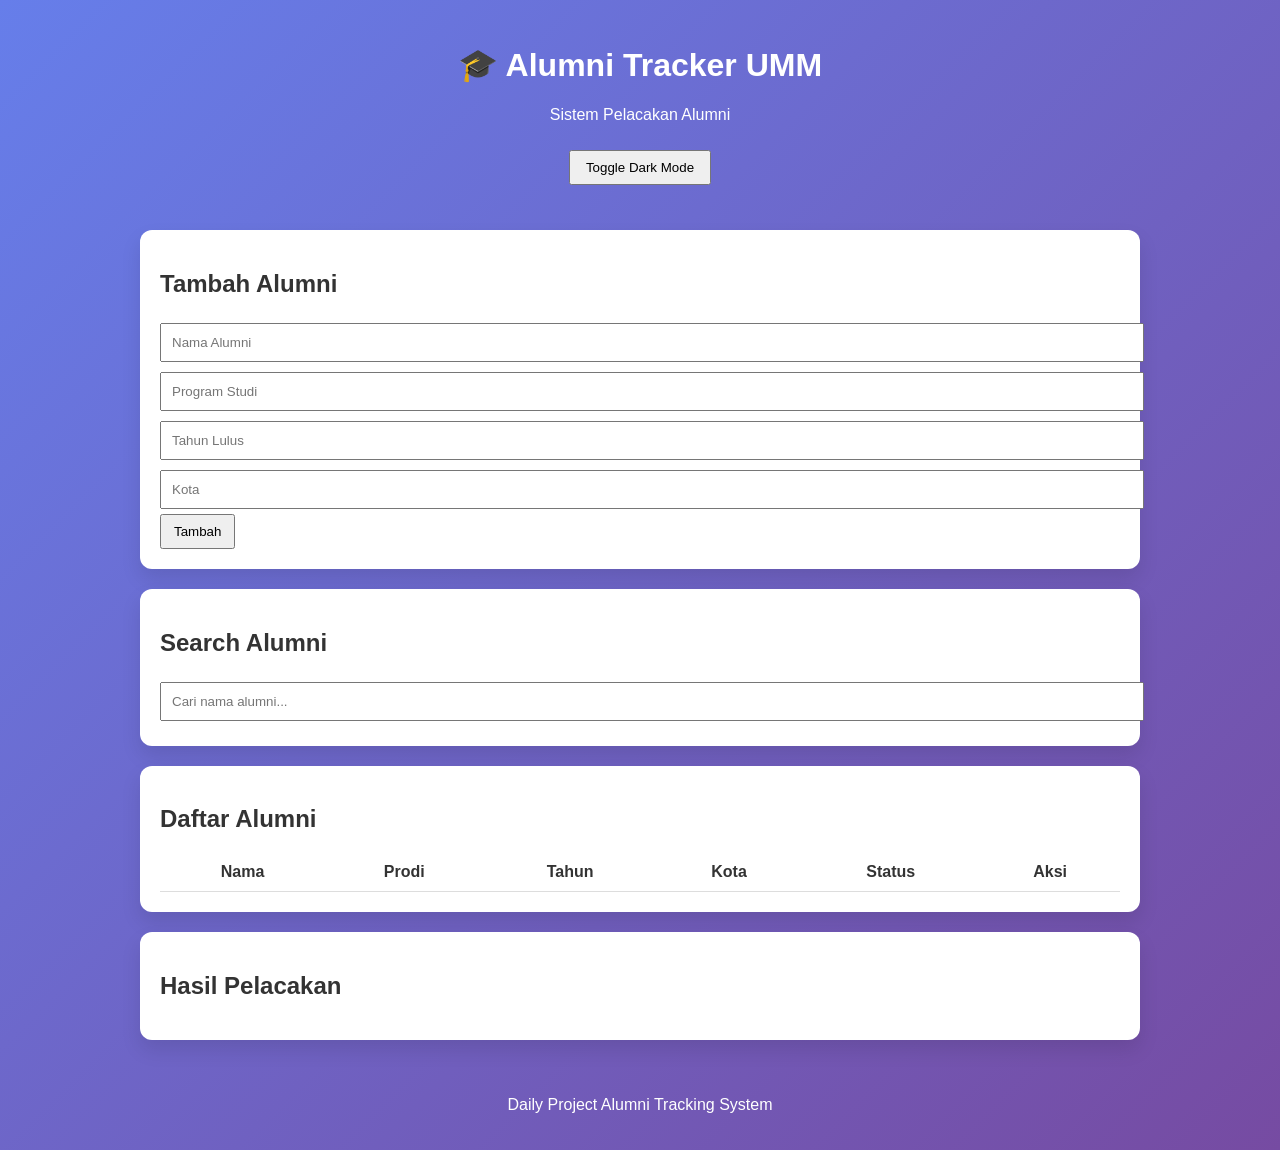
==== index.html @ 57703af0 "Upload project web alumni tracker" ====
<!DOCTYPE html>
<html lang="en">
<head>
<meta charset="UTF-8">
<meta name="viewport" content="width=device-width, initial-scale=1.0">
<title>Alumni Tracker Pro</title>
<link rel="stylesheet" href="style.css">
</head>
<body>

<header>
<h1>🎓 Alumni Tracker UMM</h1>
<p>Sistem Pelacakan Alumni</p>
<button onclick="toggleDarkMode()">Toggle Dark Mode</button>
</header>

<div class="container">

<section class="card">
<h2>Tambah Alumni</h2>

<form id="alumniForm">
<input type="text" id="nama" placeholder="Nama Alumni" required>
<input type="text" id="prodi" placeholder="Program Studi" required>
<input type="number" id="tahun" placeholder="Tahun Lulus" required>
<input type="text" id="kota" placeholder="Kota" required>
<button type="submit">Tambah</button>
</form>

</section>

<section class="card">

<h2>Search Alumni</h2>
<input type="text" id="search" placeholder="Cari nama alumni...">

</section>

<section class="card">

<h2>Daftar Alumni</h2>

<table id="alumniTable">
<thead>
<tr>
<th>Nama</th>
<th>Prodi</th>
<th>Tahun</th>
<th>Kota</th>
<th>Status</th>
<th>Aksi</th>
</tr>
</thead>
<tbody></tbody>
</table>

</section>

<section class="card">
<h2>Hasil Pelacakan</h2>
<div id="hasil"></div>
</section>

</div>

<footer>
<p>Daily Project Alumni Tracking System</p>
</footer>

<script src="script.js"></script>
</body>
</html>
---- style.css ----
body{
font-family: Arial, sans-serif;
margin:0;
background: linear-gradient(135deg,#667eea,#764ba2);
color:#333;
}

header{
text-align:center;
padding:25px;
color:white;
}

header button{
margin-top:10px;
padding:8px 15px;
cursor:pointer;
}

.container{
width:90%;
max-width:1000px;
margin:auto;
}

.card{
background:white;
padding:20px;
margin:20px 0;
border-radius:12px;
box-shadow:0 10px 20px rgba(0,0,0,0.1);
}

input{
padding:10px;
margin:5px 0;
width:100%;
}

button{
padding:8px 12px;
cursor:pointer;
}

table{
width:100%;
border-collapse:collapse;
}

th,td{
padding:10px;
border-bottom:1px solid #ddd;
text-align:center;
}

.dark{
background:#111;
color:white;
}

.dark .card{
background:#222;
}

footer{
text-align:center;
color:white;
padding:20px;
}
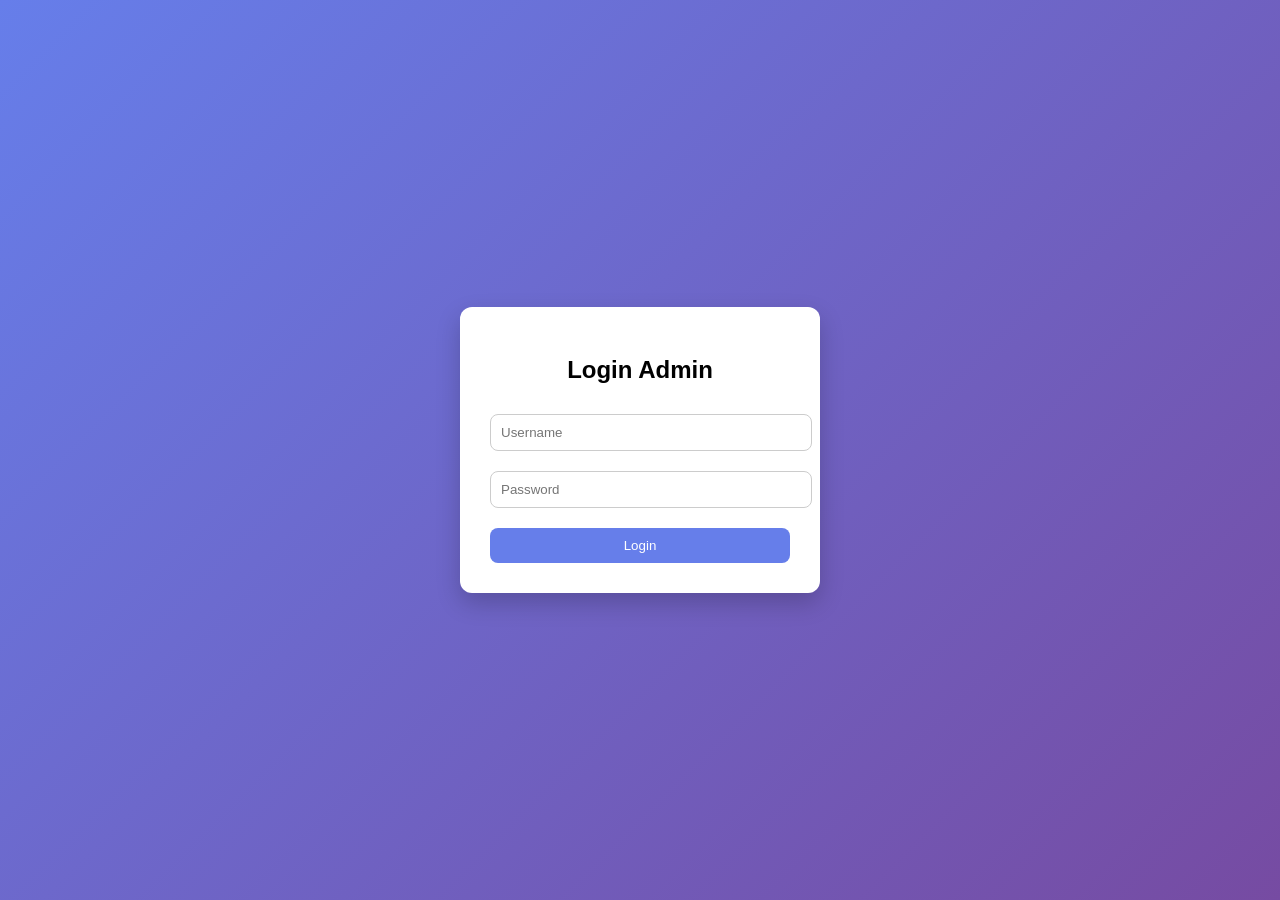
==== commit 7f358bed: "update: fix filter nama, perbaikan tabel, dan parsing CSV" ====
--- a/index.html
+++ b/index.html
@@ -1,73 +1,82 @@
+<!DOCTYPE html>
+<html>
+<head>
+  <title>Login Alumni Tracker</title>
 
-<!DOCTYPE html>
-<html lang="en">
-<head>
-<meta charset="UTF-8">
-<meta name="viewport" content="width=device-width, initial-scale=1.0">
-<title>Alumni Tracker Pro</title>
-<link rel="stylesheet" href="style.css">
+  <style>
+    body{
+      font-family: Arial, sans-serif;
+      margin:0;
+      background: linear-gradient(135deg,#667eea,#764ba2);
+      display:flex;
+      justify-content:center;
+      align-items:center;
+      height:100vh;
+    }
+
+    .card{
+      background:white;
+      padding:30px;
+      border-radius:12px;
+      box-shadow:0 10px 25px rgba(0,0,0,0.2);
+      width:300px;
+      text-align:center;
+    }
+
+    h2{
+      margin-bottom:20px;
+    }
+
+    input{
+      width:100%;
+      padding:10px;
+      margin:10px 0;
+      border-radius:8px;
+      border:1px solid #ccc;
+    }
+
+    button{
+      width:100%;
+      padding:10px;
+      background:#667eea;
+      color:white;
+      border:none;
+      border-radius:8px;
+      cursor:pointer;
+      margin-top:10px;
+    }
+
+    button:hover{
+      background:#5a67d8;
+    }
+  </style>
+
 </head>
+
 <body>
 
-<header>
-<h1>🎓 Alumni Tracker UMM</h1>
-<p>Sistem Pelacakan Alumni</p>
-<button onclick="toggleDarkMode()">Toggle Dark Mode</button>
-</header>
+<div class="card">
+  <h2>Login Admin</h2>
 
-<div class="container">
+  <input type="text" id="username" placeholder="Username">
+  <input type="password" id="password" placeholder="Password">
 
-<section class="card">
-<h2>Tambah Alumni</h2>
-
-<form id="alumniForm">
-<input type="text" id="nama" placeholder="Nama Alumni" required>
-<input type="text" id="prodi" placeholder="Program Studi" required>
-<input type="number" id="tahun" placeholder="Tahun Lulus" required>
-<input type="text" id="kota" placeholder="Kota" required>
-<button type="submit">Tambah</button>
-</form>
-
-</section>
-
-<section class="card">
-
-<h2>Search Alumni</h2>
-<input type="text" id="search" placeholder="Cari nama alumni...">
-
-</section>
-
-<section class="card">
-
-<h2>Daftar Alumni</h2>
-
-<table id="alumniTable">
-<thead>
-<tr>
-<th>Nama</th>
-<th>Prodi</th>
-<th>Tahun</th>
-<th>Kota</th>
-<th>Status</th>
-<th>Aksi</th>
-</tr>
-</thead>
-<tbody></tbody>
-</table>
-
-</section>
-
-<section class="card">
-<h2>Hasil Pelacakan</h2>
-<div id="hasil"></div>
-</section>
-
+  <button onclick="login()">Login</button>
 </div>
 
-<footer>
-<p>Daily Project Alumni Tracking System</p>
-</footer>
+<script>
+function login() {
+  const user = document.getElementById("username").value;
+  const pass = document.getElementById("password").value;
 
-<script src="script.js"></script>
+  if(user === "admin" && pass === "123") {
+    localStorage.setItem("login", "true");
+    window.location.href = "dashboard.html";
+  } else {
+    alert("Username atau Password salah!");
+  }
+}
+</script>
+
 </body>
-</html>
+</html>
